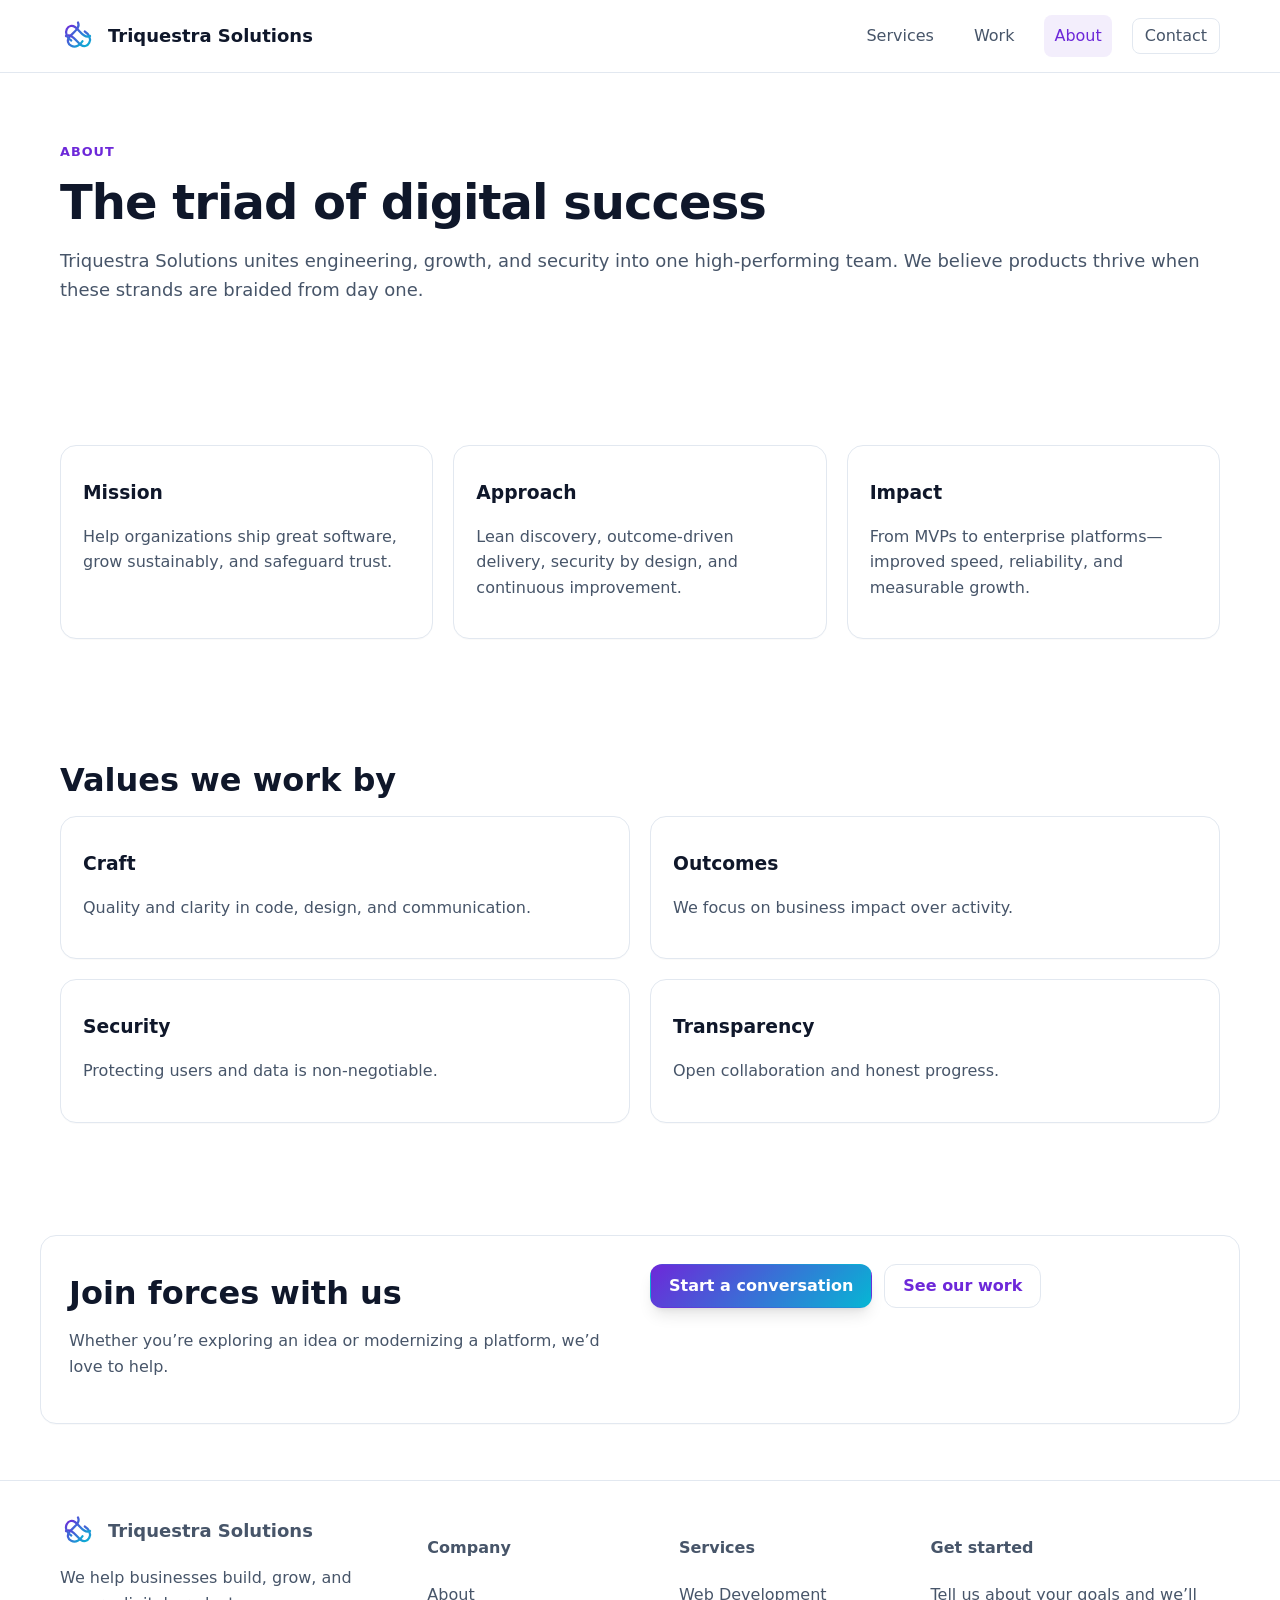
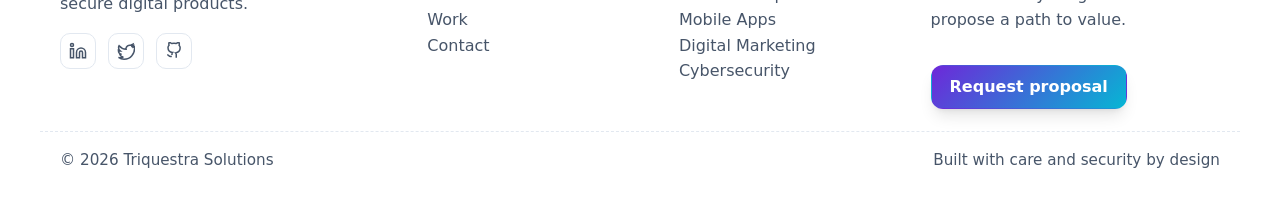
==== about.html @ 3d67330f "Create multi-page portfolio website for Triquestra Solutions Co-authored-by: sinwanaziz <sinwanaziz@" ====
<!doctype html>
<html lang="en">
  <head>
    <meta charset="utf-8">
    <meta name="viewport" content="width=device-width, initial-scale=1">
    <title>About — Triquestra Solutions</title>
    <meta name="description" content="Learn about Triquestra Solutions—our mission, approach, and values across engineering, marketing, and security.">
    <link rel="icon" href="/assets/img/logo.svg" type="image/svg+xml">
    <link rel="stylesheet" href="/assets/css/styles.css">
  </head>
  <body>
    <header class="header">
      <div class="container navbar">
        <a class="brand" href="/">
          <img src="/assets/img/logo.svg" alt="Triquestra logo" class="brand-mark">
          <span>Triquestra Solutions</span>
        </a>
        <nav class="nav" aria-label="Primary">
          <a href="/services.html">Services</a>
          <a href="/work.html">Work</a>
          <a href="/about.html" aria-current="page">About</a>
          <a href="/contact.html" class="btn btn-secondary" style="height:36px;padding:0 12px;">Contact</a>
        </nav>
        <button class="menu-toggle" data-menu-toggle aria-label="Toggle menu" aria-expanded="false">
          <svg width="22" height="22" viewBox="0 0 24 24" fill="none" stroke="#334155" stroke-width="2" stroke-linecap="round"><path d="M3 6h18M3 12h18M3 18h18"/></svg>
        </button>
      </div>
      <div id="mobile-menu" class="mobile-menu" aria-label="Mobile navigation">
        <div class="nav">
          <a href="/services.html">Services</a>
          <a href="/work.html">Work</a>
          <a href="/about.html" aria-current="page">About</a>
          <a href="/contact.html">Contact</a>
        </div>
      </div>
    </header>

    <main>
      <section class="section">
        <div class="container">
          <p class="kicker">About</p>
          <h1 class="h1">The triad of digital success</h1>
          <p class="lead">Triquestra Solutions unites engineering, growth, and security into one high‑performing team. We believe products thrive when these strands are braided from day one.</p>
        </div>
      </section>

      <section class="section">
        <div class="container grid grid-3">
          <div class="card">
            <h3>Mission</h3>
            <p class="subtle">Help organizations ship great software, grow sustainably, and safeguard trust.</p>
          </div>
          <div class="card">
            <h3>Approach</h3>
            <p class="subtle">Lean discovery, outcome‑driven delivery, security by design, and continuous improvement.</p>
          </div>
          <div class="card">
            <h3>Impact</h3>
            <p class="subtle">From MVPs to enterprise platforms—improved speed, reliability, and measurable growth.</p>
          </div>
        </div>
      </section>

      <section class="section">
        <div class="container">
          <h2 class="h2">Values we work by</h2>
          <div class="grid grid-2 mt-4">
            <div class="card">
              <h3>Craft</h3>
              <p class="subtle">Quality and clarity in code, design, and communication.</p>
            </div>
            <div class="card">
              <h3>Outcomes</h3>
              <p class="subtle">We focus on business impact over activity.</p>
            </div>
            <div class="card">
              <h3>Security</h3>
              <p class="subtle">Protecting users and data is non‑negotiable.</p>
            </div>
            <div class="card">
              <h3>Transparency</h3>
              <p class="subtle">Open collaboration and honest progress.</p>
            </div>
          </div>
        </div>
      </section>

      <section class="section">
        <div class="container card" style="padding:28px;">
          <div class="grid grid-2">
            <div>
              <h2 class="h2">Join forces with us</h2>
              <p class="subtle">Whether you’re exploring an idea or modernizing a platform, we’d love to help.</p>
            </div>
            <div class="btn-row">
              <a class="btn btn-primary" href="/contact.html">Start a conversation</a>
              <a class="btn btn-secondary" href="/work.html">See our work</a>
            </div>
          </div>
        </div>
      </section>
    </main>

    <footer class="footer">
      <div class="container footer-top">
        <div>
          <a class="brand" href="/">
            <img src="/assets/img/logo.svg" class="brand-mark" alt="Triquestra logo">
            <span>Triquestra Solutions</span>
          </a>
          <p class="mt-4 subtle">We help businesses build, grow, and secure digital products.</p>
          <div class="social mt-4">
            <a href="#" aria-label="LinkedIn"><svg width="18" height="18" viewBox="0 0 24 24" fill="none" stroke="#475569" stroke-width="2"><path d="M16 8a6 6 0 0 1 6 6v7h-4v-7a2 2 0 0 0-2-2 2 2 0 0 0-2 2v7h-4v-7a6 6 0 0 1 6-6z"/><rect x="2" y="9" width="4" height="12"/><circle cx="4" cy="4" r="2"/></svg></a>
            <a href="#" aria-label="Twitter"><svg width="18" height="18" viewBox="0 0 24 24" fill="none" stroke="#475569" stroke-width="2"><path d="M22 5c-1 .5-2 .8-3 .9 1-.6 2-1.7 2.3-2.9-1 .6-2.1 1.1-3.3 1.3A5 5 0 0 0 12 8.5c0 .4 0 .8.1 1.2C8.3 9.5 5 7.7 2.8 5c-.5.8-.7 1.7-.7 2.7 0 1.8.9 3.3 2.2 4.2-.9 0-1.7-.3-2.4-.7v.1c0 2.5 1.8 4.6 4.1 5.1-.4.1-.9.2-1.4.2-.3 0-.6 0-.8-.1.6 2 2.5 3.5 4.7 3.6A10 10 0 0 1 2 20.6 14 14 0 0 0 9.5 23c9 0 13.9-7.6 13.9-14.2v-.6A9.7 9.7 0 0 0 24 6c-.8.4-1.6.7-2.5.9z"/></svg></a>
            <a href="#" aria-label="GitHub"><svg width="18" height="18" viewBox="0 0 24 24" fill="none" stroke="#475569" stroke-width="2"><path d="M9 19c-4 1.5-4-2-6-2m12 4v-3.9a3.4 3.4 0 0 0-.9-2.6c3-.3 6.1-1.5 6.1-6.7a5.2 5.2 0 0 0-1.4-3.6 4.9 4.9 0 0 0-.1-3.6s-1.1-.3-3.6 1.4a12.3 12.3 0 0 0-6.2 0C6.6.3 5.5.6 5.5.6a4.9 4.9 0 0 0-.1 3.6A5.2 5.2 0 0 0 4 7.2c0 5.2 3.1 6.4 6.1 6.7-.4.4-.7 1-.8 1.6-.1.6 0 1.3 0 1.9"/></svg></a>
          </div>
        </div>
        <div>
          <h4>Company</h4>
          <ul class="subtle" style="list-style:none; padding:0; margin:10px 0 0;">
            <li><a href="/about.html" aria-current="page">About</a></li>
            <li><a href="/work.html">Work</a></li>
            <li><a href="/contact.html">Contact</a></li>
          </ul>
        </div>
        <div>
          <h4>Services</h4>
          <ul class="subtle" style="list-style:none; padding:0; margin:10px 0 0;">
            <li><a href="/services.html#web">Web Development</a></li>
            <li><a href="/services.html#mobile">Mobile Apps</a></li>
            <li><a href="/services.html#marketing">Digital Marketing</a></li>
            <li><a href="/services.html#cyber">Cybersecurity</a></li>
          </ul>
        </div>
        <div>
          <h4>Get started</h4>
          <p class="subtle">Tell us about your goals and we’ll propose a path to value.</p>
          <a class="btn btn-primary mt-4" href="/contact.html">Request proposal</a>
        </div>
      </div>
      <div class="container footer-bottom">
        <span>© <span id="year"></span> Triquestra Solutions</span>
        <span class="subtle">Built with care and security by design</span>
      </div>
    </footer>

    <script src="/assets/js/main.js" defer></script>
    <script>document.getElementById('year').textContent = new Date().getFullYear();</script>
  </body>
</html>
---- assets/css/styles.css ----
/* Triquestra Solutions - Core Styles */

:root {
  --color-primary: #6d28d9; /* purple */
  --color-accent: #06b6d4;  /* teal */
  --color-primary-600: #5b21b6;
  --color-text: #0f172a;    /* slate-900 */
  --color-muted: #475569;   /* slate-600 */
  --color-border: #e2e8f0;  /* slate-200 */
  --color-bg: #ffffff;
  --shadow-lg: 0 20px 25px -5px rgba(0,0,0,0.1), 0 8px 10px -6px rgba(0,0,0,0.1);
  --shadow-md: 0 10px 15px -3px rgba(0,0,0,0.1), 0 4px 6px -4px rgba(0,0,0,0.1);
  --radius-lg: 16px;
  --radius-md: 12px;
  --radius-sm: 8px;
  --container-width: 1200px;
}

/* Reset */
*, *::before, *::after {
  box-sizing: border-box;
}

html, body {
  height: 100%;
}

body {
  margin: 0;
  font-family: Inter, system-ui, -apple-system, Segoe UI, Roboto, Helvetica, Arial, "Apple Color Emoji", "Segoe UI Emoji";
  color: var(--color-text);
  background: var(--color-bg);
  line-height: 1.6;
  -webkit-font-smoothing: antialiased;
  -moz-osx-font-smoothing: grayscale;
}

img {
  max-width: 100%;
  display: block;
}

a {
  color: inherit;
  text-decoration: none;
}

.container {
  width: 100%;
  max-width: var(--container-width);
  margin: 0 auto;
  padding: 0 20px;
}

.section {
  padding: 56px 0;
}

.section-lg {
  padding: 88px 0;
}

/* Header */
.header {
  position: sticky;
  top: 0;
  z-index: 50;
  background: rgba(255,255,255,0.8);
  backdrop-filter: saturate(180%) blur(12px);
  border-bottom: 1px solid var(--color-border);
}

.navbar {
  display: flex;
  align-items: center;
  justify-content: space-between;
  gap: 16px;
  height: 72px;
}

.brand {
  display: flex;
  align-items: center;
  gap: 12px;
  font-weight: 800;
  font-size: 1.125rem;
}

.brand-mark {
  width: 36px;
  height: 36px;
}

.nav {
  display: flex;
  align-items: center;
  gap: 20px;
}

.nav a {
  color: var(--color-muted);
  font-weight: 500;
  padding: 8px 10px;
  border-radius: 8px;
}

.nav a:hover {
  color: var(--color-text);
  background: #f8fafc;
}

.nav a.active,
.nav a[aria-current="page"] {
  color: var(--color-primary);
  background: rgba(109, 40, 217, 0.08);
}

.nav-cta {
  display: none;
}

.menu-toggle {
  display: none;
  border: 1px solid var(--color-border);
  background: #ffffff;
  padding: 10px 12px;
  border-radius: 10px;
}

/* Mobile menu */
.mobile-menu {
  display: none;
  position: absolute;
  top: 72px;
  left: 0;
  right: 0;
  background: #ffffff;
  border-bottom: 1px solid var(--color-border);
  box-shadow: var(--shadow-md);
}

.mobile-menu.open {
  display: block;
}

.mobile-menu .nav {
  flex-direction: column;
  padding: 12px;
}

/* Hero */
.hero {
  background: radial-gradient(1200px 600px at 80% -10%, rgba(6,182,212,0.25), rgba(255,255,255,0)),
              radial-gradient(1200px 600px at -10% 0%, rgba(109,40,217,0.25), rgba(255,255,255,0));
}

.hero-inner {
  display: grid;
  grid-template-columns: 1.1fr 0.9fr;
  gap: 40px;
  align-items: center;
}

.badge {
  display: inline-flex;
  align-items: center;
  gap: 8px;
  padding: 6px 10px;
  border: 1px solid var(--color-border);
  border-radius: 999px;
  background: #ffffff;
  color: var(--color-muted);
  font-size: 0.875rem;
}

.h1 {
  font-size: 3rem;
  line-height: 1.1;
  letter-spacing: -0.02em;
  margin: 14px 0 16px;
}

.lead {
  font-size: 1.125rem;
  color: var(--color-muted);
  margin-bottom: 28px;
}

.btn-row {
  display: flex;
  gap: 12px;
  flex-wrap: wrap;
}

.btn {
  display: inline-flex;
  align-items: center;
  justify-content: center;
  gap: 10px;
  height: 44px;
  padding: 0 18px;
  border-radius: 12px;
  font-weight: 600;
  border: 1px solid transparent;
  cursor: pointer;
}

.btn-primary {
  color: #ffffff;
  background: linear-gradient(135deg, var(--color-primary), var(--color-accent));
  box-shadow: var(--shadow-md);
}

.btn-primary:hover {
  transform: translateY(-1px);
  box-shadow: var(--shadow-lg);
}

.btn-secondary {
  color: var(--color-primary);
  background: #ffffff;
  border-color: var(--color-border);
}

.kicker {
  color: var(--color-primary);
  font-weight: 700;
  letter-spacing: 0.08em;
  text-transform: uppercase;
  font-size: 0.8rem;
}

.h2 {
  font-size: 2rem;
  line-height: 1.2;
  margin: 10px 0 12px;
}

.subtle {
  color: var(--color-muted);
}

/* Cards & grids */
.grid {
  display: grid;
  gap: 20px;
}

.grid-3 {
  grid-template-columns: repeat(3, minmax(0, 1fr));
}

.grid-2 {
  grid-template-columns: repeat(2, minmax(0, 1fr));
}

.card {
  background: #ffffff;
  border: 1px solid var(--color-border);
  border-radius: var(--radius-lg);
  padding: 22px;
  box-shadow: 0 1px 0 rgba(0,0,0,0.02);
}

.card:hover {
  box-shadow: var(--shadow-md);
  transform: translateY(-1px);
}

.card h3 {
  margin: 10px 0 6px;
}

.card p {
  color: var(--color-muted);
}

.icon {
  width: 36px;
  height: 36px;
  border-radius: 10px;
  display: inline-grid;
  place-items: center;
  background: rgba(109,40,217,0.08);
  color: var(--color-primary);
}

/* Showcase */
.showcase {
  border: 1px solid var(--color-border);
  border-radius: var(--radius-lg);
  overflow: hidden;
}

.showcase img {
  width: 100%;
  height: 300px;
  object-fit: cover;
}

.showcase-body {
  padding: 18px;
}

/* Footer */
.footer {
  border-top: 1px solid var(--color-border);
  padding: 32px 0;
  color: var(--color-muted);
}

.footer .footer-top {
  display: grid;
  grid-template-columns: 1.2fr 0.8fr 0.8fr 1fr;
  gap: 20px;
  padding-bottom: 22px;
}

.footer a:hover { color: var(--color-text); }

.footer-bottom {
  display: flex;
  justify-content: space-between;
  align-items: center;
  border-top: 1px dashed var(--color-border);
  padding-top: 16px;
  font-size: 0.95rem;
}

.social {
  display: flex;
  gap: 12px;
}

.social a {
  display: inline-flex;
  align-items: center;
  justify-content: center;
  width: 36px;
  height: 36px;
  border: 1px solid var(--color-border);
  border-radius: 10px;
}

/* Forms */
.form {
  display: grid;
  gap: 14px;
}

.input, .textarea, .select {
  width: 100%;
  border: 1px solid var(--color-border);
  border-radius: 12px;
  padding: 12px 14px;
  font-size: 1rem;
}

.textarea { min-height: 140px; resize: vertical; }

.helper { font-size: 0.9rem; color: var(--color-muted); }

/* Utilities */
.m-0 { margin: 0; }
.mt-2 { margin-top: 8px; }
.mt-4 { margin-top: 16px; }
.mt-6 { margin-top: 24px; }
.mt-8 { margin-top: 32px; }
.mt-10 { margin-top: 40px; }
.mb-2 { margin-bottom: 8px; }
.mb-4 { margin-bottom: 16px; }
.mb-6 { margin-bottom: 24px; }
.mb-8 { margin-bottom: 32px; }
.center { text-align: center; }
.muted { color: var(--color-muted); }

.row { display: flex; gap: 14px; flex-wrap: wrap; }

.badge-row { display: flex; gap: 10px; flex-wrap: wrap; }

.pill {
  display: inline-flex;
  align-items: center;
  gap: 6px;
  padding: 6px 10px;
  border: 1px solid var(--color-border);
  border-radius: 999px;
  font-size: 0.9rem;
  color: var(--color-muted);
}

/* Responsive */
@media (max-width: 960px) {
  .nav { display: none; }
  .nav-cta { display: none; }
  .menu-toggle { display: inline-flex; }

  .hero-inner {
    grid-template-columns: 1fr;
  }

  .grid-3 { grid-template-columns: 1fr 1fr; }
  .grid-2 { grid-template-columns: 1fr; }
  .footer .footer-top { grid-template-columns: 1fr 1fr; }
}

@media (max-width: 640px) {
  .grid-3 { grid-template-columns: 1fr; }
  .h1 { font-size: 2.25rem; }
  .h2 { font-size: 1.6rem; }
}
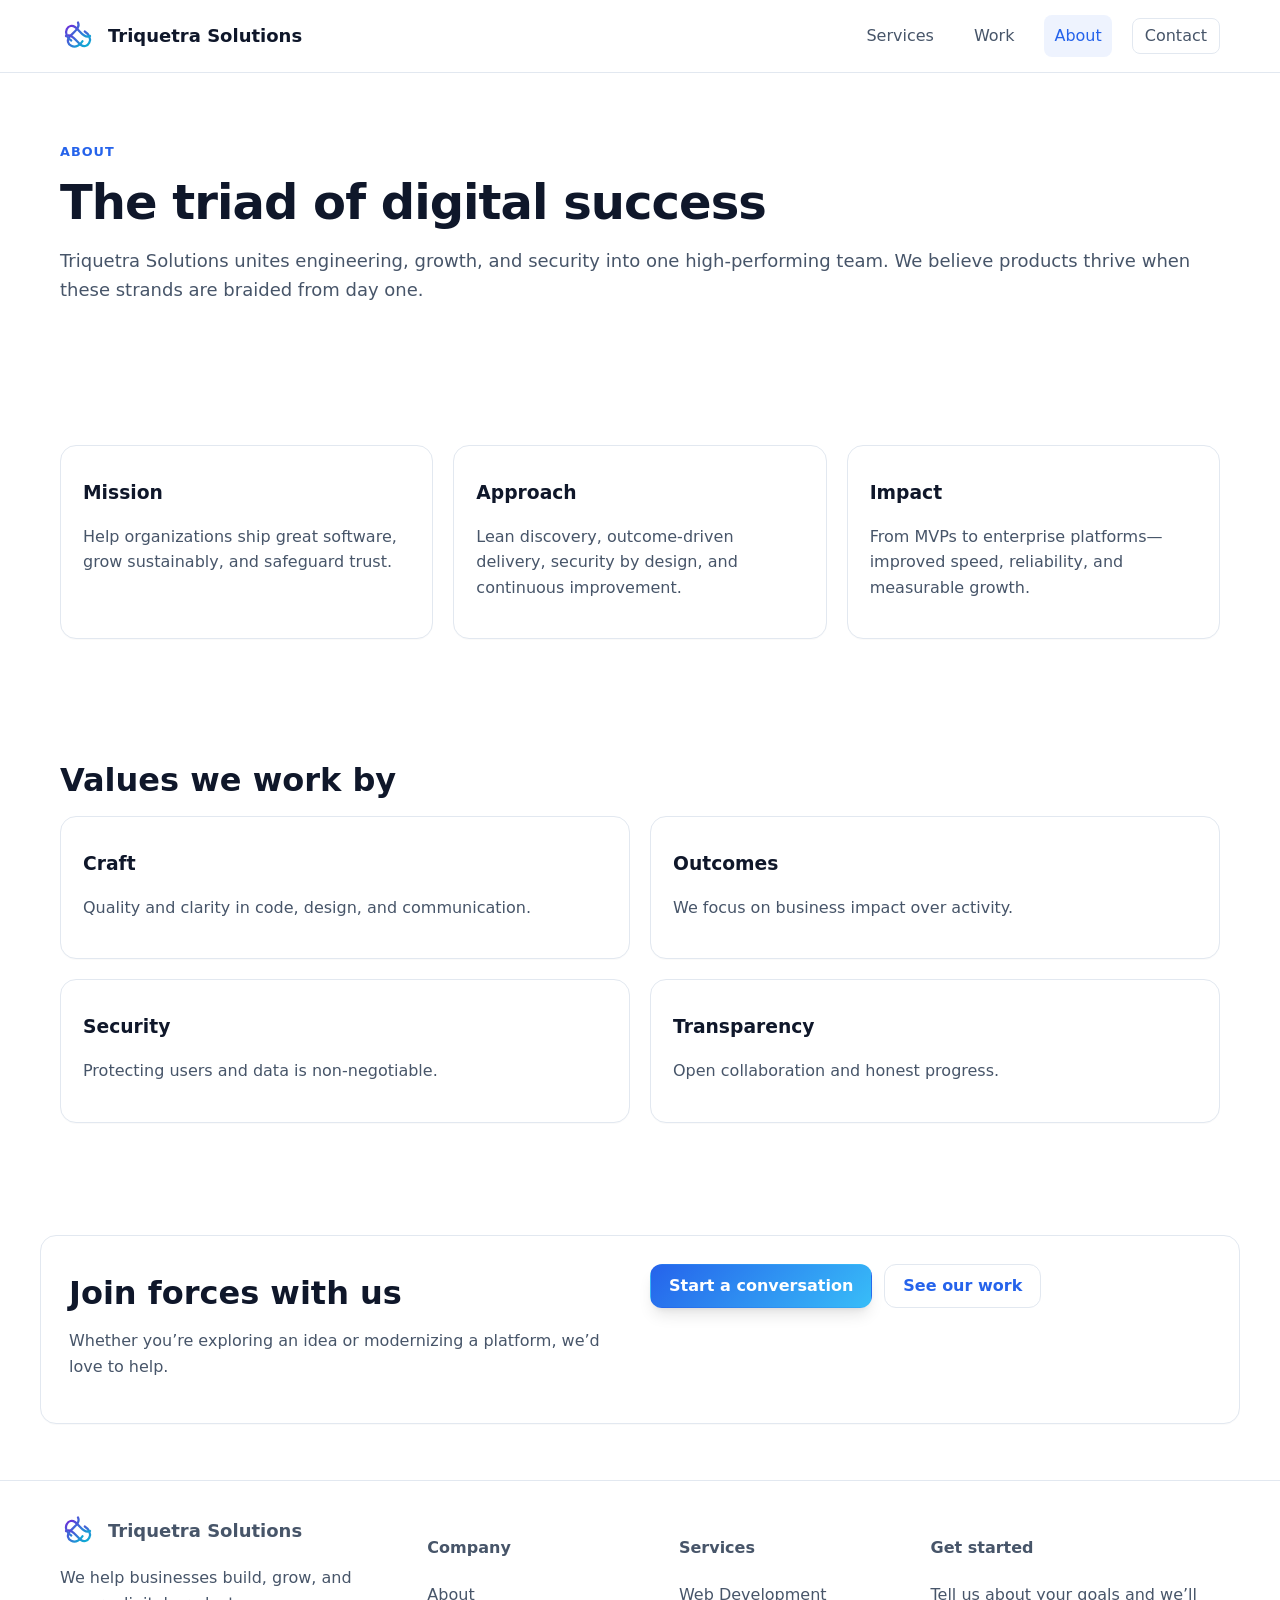
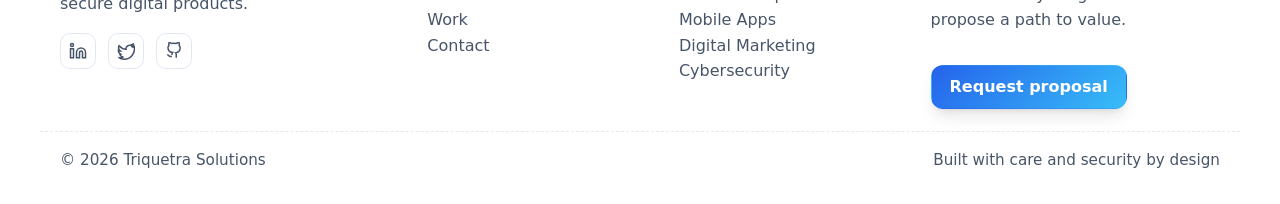
==== commit f16fe368: "Rebrand Triquestra to Triquetra, update styles, add reveal animations Co-authored-by: sinwanaziz <si" ====
--- a/about.html
+++ b/about.html
@@ -3,8 +3,8 @@
   <head>
     <meta charset="utf-8">
     <meta name="viewport" content="width=device-width, initial-scale=1">
-    <title>About — Triquestra Solutions</title>
-    <meta name="description" content="Learn about Triquestra Solutions—our mission, approach, and values across engineering, marketing, and security.">
+    <title>About — Triquetra Solutions</title>
+    <meta name="description" content="Learn about Triquetra Solutions—our mission, approach, and values across engineering, marketing, and security.">
     <link rel="icon" href="/assets/img/logo.svg" type="image/svg+xml">
     <link rel="stylesheet" href="/assets/css/styles.css">
   </head>
@@ -12,8 +12,8 @@
     <header class="header">
       <div class="container navbar">
         <a class="brand" href="/">
-          <img src="/assets/img/logo.svg" alt="Triquestra logo" class="brand-mark">
-          <span>Triquestra Solutions</span>
+          <img src="/assets/img/logo.svg" alt="Triquetra logo" class="brand-mark">
+          <span>Triquetra Solutions</span>
         </a>
         <nav class="nav" aria-label="Primary">
           <a href="/services.html">Services</a>
@@ -38,23 +38,23 @@
     <main>
       <section class="section">
         <div class="container">
-          <p class="kicker">About</p>
-          <h1 class="h1">The triad of digital success</h1>
-          <p class="lead">Triquestra Solutions unites engineering, growth, and security into one high‑performing team. We believe products thrive when these strands are braided from day one.</p>
+          <p class="kicker reveal">About</p>
+          <h1 class="h1 reveal" data-reveal-delay="80">The triad of digital success</h1>
+          <p class="lead reveal" data-reveal-delay="140">Triquetra Solutions unites engineering, growth, and security into one high‑performing team. We believe products thrive when these strands are braided from day one.</p>
         </div>
       </section>
 
       <section class="section">
         <div class="container grid grid-3">
-          <div class="card">
+          <div class="card reveal">
             <h3>Mission</h3>
             <p class="subtle">Help organizations ship great software, grow sustainably, and safeguard trust.</p>
           </div>
-          <div class="card">
+          <div class="card reveal" data-reveal-delay="120">
             <h3>Approach</h3>
             <p class="subtle">Lean discovery, outcome‑driven delivery, security by design, and continuous improvement.</p>
           </div>
-          <div class="card">
+          <div class="card reveal" data-reveal-delay="240">
             <h3>Impact</h3>
             <p class="subtle">From MVPs to enterprise platforms—improved speed, reliability, and measurable growth.</p>
           </div>
@@ -63,21 +63,21 @@
 
       <section class="section">
         <div class="container">
-          <h2 class="h2">Values we work by</h2>
+          <h2 class="h2 reveal">Values we work by</h2>
           <div class="grid grid-2 mt-4">
-            <div class="card">
+            <div class="card reveal">
               <h3>Craft</h3>
               <p class="subtle">Quality and clarity in code, design, and communication.</p>
             </div>
-            <div class="card">
+            <div class="card reveal" data-reveal-delay="120">
               <h3>Outcomes</h3>
               <p class="subtle">We focus on business impact over activity.</p>
             </div>
-            <div class="card">
+            <div class="card reveal" data-reveal-delay="240">
               <h3>Security</h3>
               <p class="subtle">Protecting users and data is non‑negotiable.</p>
             </div>
-            <div class="card">
+            <div class="card reveal" data-reveal-delay="360">
               <h3>Transparency</h3>
               <p class="subtle">Open collaboration and honest progress.</p>
             </div>
@@ -88,11 +88,11 @@
       <section class="section">
         <div class="container card" style="padding:28px;">
           <div class="grid grid-2">
-            <div>
+            <div class="reveal">
               <h2 class="h2">Join forces with us</h2>
               <p class="subtle">Whether you’re exploring an idea or modernizing a platform, we’d love to help.</p>
             </div>
-            <div class="btn-row">
+            <div class="btn-row reveal" data-reveal-delay="120">
               <a class="btn btn-primary" href="/contact.html">Start a conversation</a>
               <a class="btn btn-secondary" href="/work.html">See our work</a>
             </div>
@@ -105,8 +105,8 @@
       <div class="container footer-top">
         <div>
           <a class="brand" href="/">
-            <img src="/assets/img/logo.svg" class="brand-mark" alt="Triquestra logo">
-            <span>Triquestra Solutions</span>
+            <img src="/assets/img/logo.svg" class="brand-mark" alt="Triquetra logo">
+            <span>Triquetra Solutions</span>
           </a>
           <p class="mt-4 subtle">We help businesses build, grow, and secure digital products.</p>
           <div class="social mt-4">
@@ -139,7 +139,7 @@
         </div>
       </div>
       <div class="container footer-bottom">
-        <span>© <span id="year"></span> Triquestra Solutions</span>
+        <span>© <span id="year"></span> Triquetra Solutions</span>
         <span class="subtle">Built with care and security by design</span>
       </div>
     </footer>
--- a/assets/css/styles.css
+++ b/assets/css/styles.css
@@ -1,9 +1,9 @@
-/* Triquestra Solutions - Core Styles */
+/* Triquetra Solutions - Core Styles */
 
 :root {
-  --color-primary: #6d28d9; /* purple */
-  --color-accent: #06b6d4;  /* teal */
-  --color-primary-600: #5b21b6;
+  --color-primary: #2563eb; /* blue-600 */
+  --color-accent: #38bdf8;  /* sky-400 */
+  --color-primary-600: #1d4ed8; /* blue-700 */
   --color-text: #0f172a;    /* slate-900 */
   --color-muted: #475569;   /* slate-600 */
   --color-border: #e2e8f0;  /* slate-200 */
@@ -102,6 +102,21 @@
   font-weight: 500;
   padding: 8px 10px;
   border-radius: 8px;
+  position: relative;
+  transition: color .2s ease;
+}
+
+.nav a::after {
+  content: "";
+  position: absolute;
+  left: 10px;
+  right: 10px;
+  bottom: 6px;
+  height: 2px;
+  background: linear-gradient(90deg, var(--color-primary), var(--color-accent));
+  transform: scaleX(0);
+  transform-origin: left;
+  transition: transform .25s ease;
 }
 
 .nav a:hover {
@@ -109,10 +124,12 @@
   background: #f8fafc;
 }
 
+.nav a:hover::after { transform: scaleX(1); }
+
 .nav a.active,
 .nav a[aria-current="page"] {
   color: var(--color-primary);
-  background: rgba(109, 40, 217, 0.08);
+  background: rgba(37, 99, 235, 0.08);
 }
 
 .nav-cta {
@@ -150,8 +167,11 @@
 
 /* Hero */
 .hero {
-  background: radial-gradient(1200px 600px at 80% -10%, rgba(6,182,212,0.25), rgba(255,255,255,0)),
-              radial-gradient(1200px 600px at -10% 0%, rgba(109,40,217,0.25), rgba(255,255,255,0));
+  background: radial-gradient(1200px 600px at 80% -10%, rgba(56,189,248,0.28), rgba(255,255,255,0)),
+              radial-gradient(1200px 600px at -10% 0%, rgba(37,99,235,0.28), rgba(255,255,255,0));
+  background-size: 200% 200%;
+  background-position: 0% 50%;
+  animation: gradientShift 14s ease-in-out infinite alternate;
 }
 
 .hero-inner {
@@ -203,6 +223,7 @@
   font-weight: 600;
   border: 1px solid transparent;
   cursor: pointer;
+  transition: transform .2s ease, box-shadow .2s ease, background .3s ease;
 }
 
 .btn-primary {
@@ -212,7 +233,7 @@
 }
 
 .btn-primary:hover {
-  transform: translateY(-1px);
+  transform: translateY(-2px);
   box-shadow: var(--shadow-lg);
 }
 
@@ -260,11 +281,12 @@
   border-radius: var(--radius-lg);
   padding: 22px;
   box-shadow: 0 1px 0 rgba(0,0,0,0.02);
+  transition: transform .3s ease, box-shadow .3s ease;
 }
 
 .card:hover {
   box-shadow: var(--shadow-md);
-  transform: translateY(-1px);
+  transform: translateY(-4px);
 }
 
 .card h3 {
@@ -281,7 +303,7 @@
   border-radius: 10px;
   display: inline-grid;
   place-items: center;
-  background: rgba(109,40,217,0.08);
+  background: rgba(37,99,235,0.08);
   color: var(--color-primary);
 }
 
@@ -290,7 +312,10 @@
   border: 1px solid var(--color-border);
   border-radius: var(--radius-lg);
   overflow: hidden;
-}
+  transition: transform .3s ease, box-shadow .3s ease;
+}
+
+.showcase:hover { transform: translateY(-4px); box-shadow: var(--shadow-md); }
 
 .showcase img {
   width: 100%;
@@ -354,6 +379,13 @@
   border-radius: 12px;
   padding: 12px 14px;
   font-size: 1rem;
+  transition: border-color .2s ease, box-shadow .2s ease;
+}
+
+.input:focus, .textarea:focus, .select:focus {
+  outline: none;
+  border-color: rgba(37,99,235,0.5);
+  box-shadow: 0 0 0 4px rgba(37,99,235,0.12);
 }
 
 .textarea { min-height: 140px; resize: vertical; }
@@ -389,6 +421,23 @@
   color: var(--color-muted);
 }
 
+/* Animations */
+@keyframes gradientShift {
+  0% { background-position: 0% 50%; }
+  100% { background-position: 100% 50%; }
+}
+
+@keyframes floatY {
+  0% { transform: translateY(0); }
+  50% { transform: translateY(-6px); }
+  100% { transform: translateY(0); }
+}
+
+.float { animation: floatY 6s ease-in-out infinite; }
+
+.reveal { opacity: 0; transform: translateY(10px); transition: opacity .6s ease, transform .6s ease; }
+.reveal.in { opacity: 1; transform: translateY(0); }
+
 /* Responsive */
 @media (max-width: 960px) {
   .nav { display: none; }
